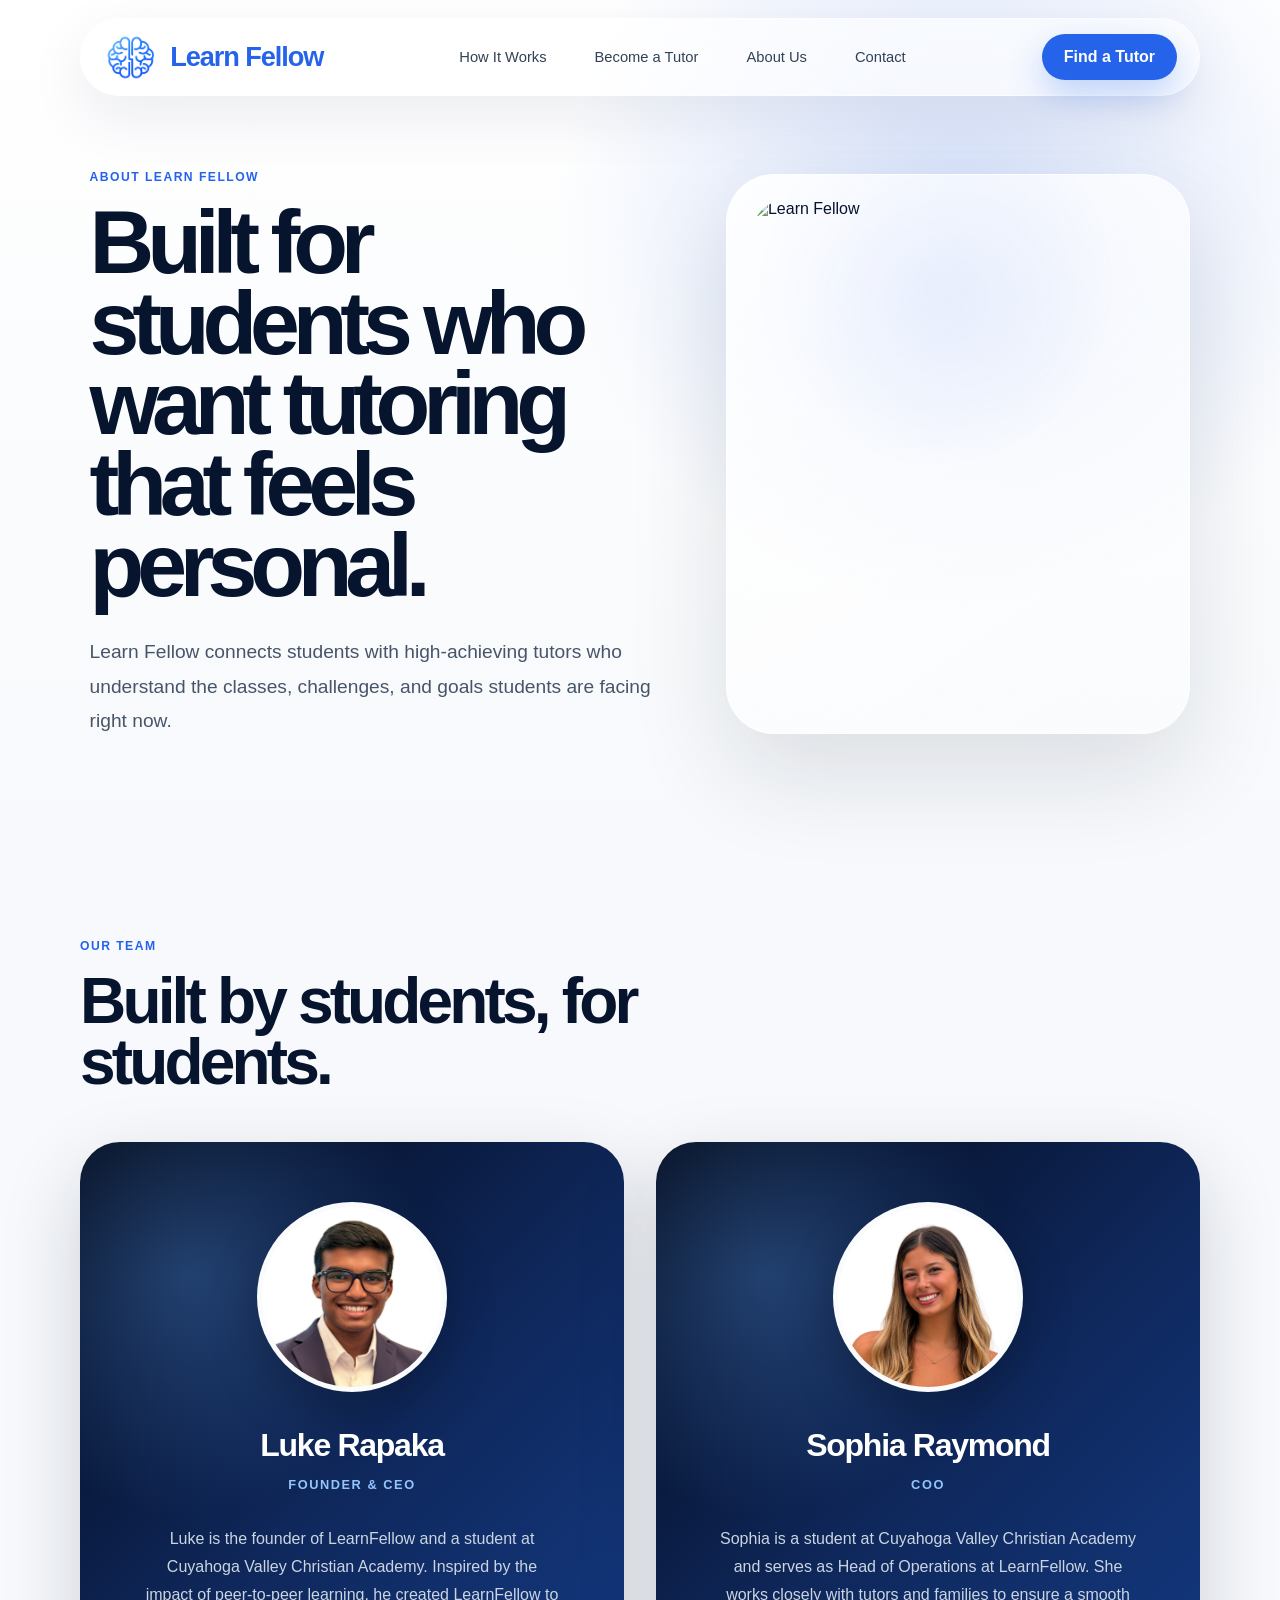
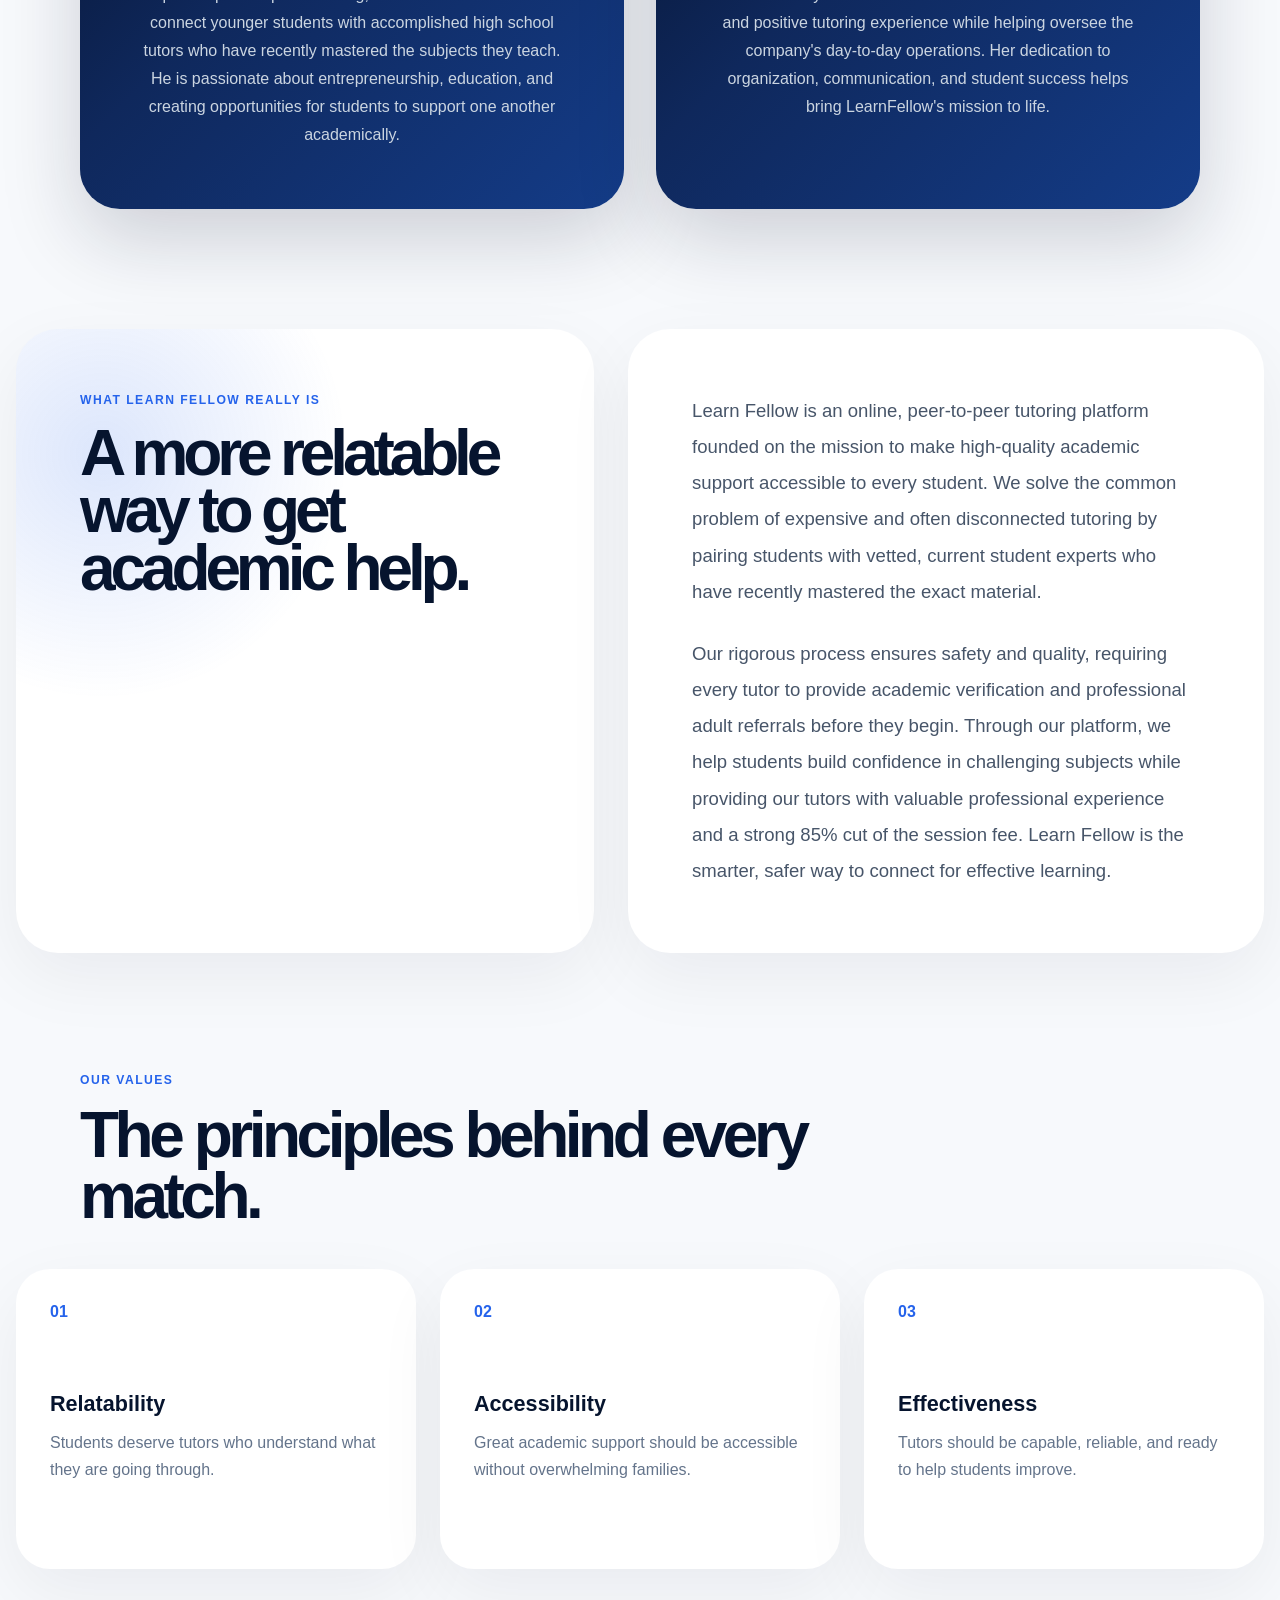
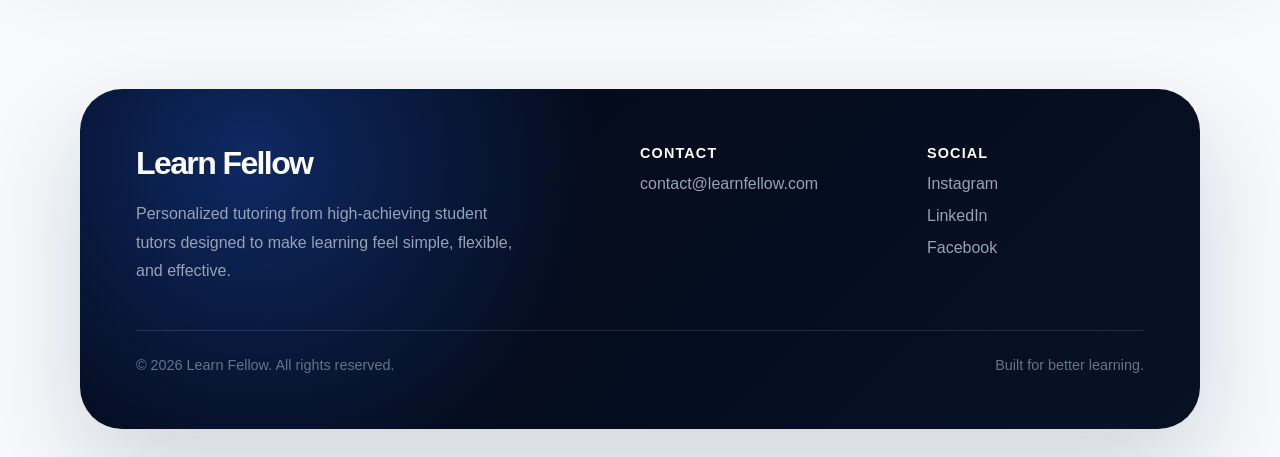
==== pages/about.html @ 0ca684c0 "Initial Learn Fellow website" ====
<!DOCTYPE html>
<html lang="en">

<head>
    <meta charset="UTF-8">
    <meta name="viewport" content="width=device-width, initial-scale=1.0">
    <title>About | Learn Fellow</title>

    <link rel="stylesheet" href="../css/global.css">
    <link rel="stylesheet" href="../css/about.css">
</head>

<body>

    <header class="nav">
        <a href="../index.html" class="logo">
            <img src="../assets/brain.png" alt="Learn Fellow Logo">
            <span class="brand-text">Learn Fellow</span>
        </a>

        <nav>
            <a href="../index.html#how">How It Works</a>
            <a href="become-tutor.html">Become a Tutor</a>
            <a href="about.html">About Us</a>
            <a href="contact.html">Contact</a>
        </nav>

        <a href="find-tutor.html" class="nav-btn">Find a Tutor</a>
    </header>

    <section class="about-hero reveal">
        <div class="about-hero-text">
            <p class="eyebrow">About Learn Fellow</p>

            <h1>Built for students who want tutoring that feels personal.</h1>

            <p>
                Learn Fellow connects students with high-achieving tutors who understand the classes, challenges, and
                goals students are facing right now.
            </p>
        </div>

        <div class="about-hero-image">
            <img class="about-main-photo" src="../assets/about-pic.jpg" alt="Learn Fellow">
        </div>
    </section>

    <section class="team-section reveal">

        <div class="section-heading">
            <p class="eyebrow">Our Team</p>
            <h2>Built by students, for students.</h2>
        </div>

        <div class="team-grid">

            <div class="team-card">

                <div class="team-photo">
                    <img src="../assets/luke.png" alt="Luke Rapaka">
                </div>

                <h3>Luke Rapaka</h3>

                <p class="team-role">Founder & CEO</p>

                <p class="team-bio">
                    Luke is the founder of LearnFellow and a student at Cuyahoga Valley Christian Academy. Inspired by
                    the impact of peer-to-peer learning, he created LearnFellow to connect younger students with
                    accomplished high school tutors who have recently mastered the subjects they teach. He is passionate
                    about entrepreneurship, education, and creating opportunities for students to support one another
                    academically.

                </p>

            </div>

            <div class="team-card">

                <div class="team-photo">
                    <img src="../assets/sophia.png" alt="Sophia Raymond">
                </div>

                <h3>Sophia Raymond</h3>

                <p class="team-role">COO</p>

                <p class="team-bio">
                    Sophia is a student at Cuyahoga Valley Christian Academy and serves as Head of Operations at
                    LearnFellow. She works closely with tutors and families to ensure a smooth and positive tutoring
                    experience while helping oversee the company's day-to-day operations. Her dedication to
                    organization, communication, and student success helps bring LearnFellow's mission to life.

                </p>

            </div>

        </div>

    </section>

    <section class="what-section reveal">
        <div class="what-card">
            <p class="eyebrow">What Learn Fellow Really Is</p>

            <h2>A more relatable way to get academic help.</h2>
        </div>

        <div class="what-text">
            <p>
                Learn Fellow is an online, peer-to-peer tutoring platform founded on the mission to make high-quality
                academic support accessible to every student. We solve the common problem of expensive and often
                disconnected tutoring by pairing students with vetted, current student experts who have recently
                mastered the exact material.

            </p>

            <p>Our rigorous process ensures safety and quality, requiring every tutor to provide academic verification
                and professional adult referrals before they begin. Through our platform, we help students build
                confidence in challenging subjects while providing our tutors with valuable professional experience and
                a strong 85% cut of the session fee. Learn Fellow is the smarter, safer way to connect for effective
                learning.</p>
        </div>
    </section>

    <section class="values-section">
        <div class="values-heading reveal">
            <p class="eyebrow">Our Values</p>

            <h2>The principles behind every match.</h2>
        </div>

        <div class="values-grid">
            <div class="value-card reveal">
                <span>01</span>
                <h3>Relatability</h3>
                <p>Students deserve tutors who understand what they are going through.</p>
            </div>

            <div class="value-card reveal">
                <span>02</span>
                <h3>Accessibility</h3>
                <p>Great academic support should be accessible without overwhelming families.</p>
            </div>

            <div class="value-card reveal">
                <span>03</span>
                <h3>Effectiveness</h3>
                <p>Tutors should be capable, reliable, and ready to help students improve.</p>
            </div>

        </div>
    </section>

    <footer class="site-footer">
        <div class="footer-main">
            <div>
                <h2 class="footer-title">Learn Fellow</h2>

                <p class="footer-description">
                    Personalized tutoring from high-achieving student tutors designed to make learning feel simple,
                    flexible, and effective.
                </p>
            </div>

            <div class="footer-column">
                <h4>Contact</h4>
                <a href="mailto:contact@learnfellow.com">contact@learnfellow.com</a>
            </div>

            <div class="footer-column">

                <h4>Social</h4>

                <a href="https://www.instagram.com/learnfellow/">
                    Instagram
                </a>

                <a href="https://www.linkedin.com/company/learnfellow/">
                    LinkedIn
                </a>

                <a href="https://www.facebook.com/profile.php?id=61583985770342">
                    Facebook
                </a>

            </div>
        </div>

        <div class="footer-bottom">
            <p>© 2026 Learn Fellow. All rights reserved.</p>
            <p>Built for better learning.</p>
        </div>
    </footer>

    <script src="../js/script.js"></script>
</body>

</html>
---- css/global.css ----
* {
  margin: 0;
  padding: 0;
  box-sizing: border-box;
}

html {
  scroll-behavior: smooth;
}

body {
  font-family: Inter, Arial, sans-serif;
  background: #f7f9fc;
  color: #06142e;
  overflow-x: hidden;
}

a {
  text-decoration: none;
  color: inherit;
}

.nav {
  position: fixed;
  top: 18px;
  left: 50%;
  transform: translateX(-50%);
  width: min(1120px, calc(100% - 32px));
  height: 78px;
  padding: 0 22px;
  border-radius: 999px;
  background: rgba(255,255,255,0.65);
  backdrop-filter: blur(24px);
  border: 1px solid rgba(255,255,255,0.5);
  box-shadow: 0 20px 60px rgba(10,31,68,0.08);
  display: flex;
  align-items: center;
  justify-content: space-between;
  z-index: 100;
}

.logo {
  display: flex;
  align-items: center;
  gap: 10px;
  font-size: 1.7rem;
  font-weight: 800;
  letter-spacing: -0.04em;
}

.logo img {
  height: 50px;
  width: auto;
  display: block;
}

.brand-text {
  color: #2563eb;
}

.nav nav {
  display: flex;
  gap: 48px;
  font-size: 0.92rem;
  color: #334155;
}

.nav nav a:hover {
  color: #2563eb;
}

.nav-btn,
.primary {
  background: #2563eb;
  color: white;
  padding: 14px 22px;
  border-radius: 999px;
  font-weight: 700;
  border: none;
  box-shadow: 0 14px 35px rgba(37,99,235,0.28);
  cursor: pointer;
  display: inline-block;
}

.secondary {
  background: white;
  color: #06142e;
  padding: 14px 22px;
  border-radius: 999px;
  font-weight: 700;
  box-shadow: 0 14px 35px rgba(15,23,42,0.08);
  display: inline-block;
}

.section {
  padding: 110px 7vw;
}

.section-heading {
  max-width: 620px;
  margin-bottom: 50px;
}

.section-heading h2 {
  font-size: clamp(2.2rem, 5vw, 4.5rem);
  line-height: 0.95;
  letter-spacing: -0.06em;
}

.eyebrow {
  color: #2563eb;
  text-transform: uppercase;
  font-size: 0.76rem;
  font-weight: 800;
  letter-spacing: 0.12em;
  margin-bottom: 18px;
}

.subtext {
  margin-top: 28px;
  font-size: 1.25rem;
  line-height: 1.7;
  color: #475569;
  max-width: 560px;
}

.page-hero {
  min-height: 70vh;
  padding: 180px 7vw 80px;
  display: flex;
  flex-direction: column;
  justify-content: center;
}

.page-hero h1 {
  font-size: clamp(3rem, 8vw, 7rem);
  line-height: 0.9;
  letter-spacing: -0.08em;
  max-width: 900px;
}

.site-footer {
  width: min(1120px, calc(100% - 32px));
  margin: 90px auto 28px;
  padding: 56px;
  border-radius: 42px;
  background:
    radial-gradient(circle at 15% 20%, rgba(37,99,235,0.35), transparent 35%),
    linear-gradient(135deg,#020817,#071225);
  color: #cbd5e1;
  box-shadow: 0 40px 100px rgba(15,23,42,0.16);
}

.footer-main {
  display: grid;
  grid-template-columns: 2fr 1fr 1fr;
  gap: 70px;
  padding-bottom: 44px;
  border-bottom: 1px solid rgba(255,255,255,0.12);
}

.footer-description {
  max-width: 390px;
  margin-top: 18px;
  line-height: 1.8;
  color: #94a3b8;
}

.footer-logo .brand-text {
  color: white;
}

.footer-logo img {
  height: 44px;
}

.footer-column {
  display: flex;
  flex-direction: column;
  gap: 14px;
}

.footer-column h4 {
  color: white;
  font-size: .9rem;
  letter-spacing: .08em;
  text-transform: uppercase;
}

.footer-column a {
  color: #94a3b8;
}

.footer-column a:hover {
  color: #93c5fd;
}

.footer-bottom {
  padding-top: 26px;
  display: flex;
  justify-content: space-between;
  color: #64748b;
  font-size: .9rem;
}

.reveal {
  opacity: 0;
  transform: translateY(28px);
  transition: all .8s ease;
}

.reveal.active {
  opacity: 1;
  transform: translateY(0);
}

@media (max-width:900px) {

  .nav nav {
    display: none;
  }

  .hero,
  .trust,
  .steps,
  .testimonials,
  .tutor-grid {
    grid-template-columns: 1fr !important;
  }

  .site-footer {
    padding: 40px 28px;
  }

  .footer-main {
    grid-template-columns: 1fr;
    gap: 34px;
  }

  .footer-bottom {
    flex-direction: column;
  }
}
---- css/about.css ----
.about-hero {
    min-height: 92vh;
    padding: 170px 7vw 90px;
    display: grid;
    grid-template-columns: 1fr 0.82fr;
    gap: 70px;
    align-items: center;
    background:
        radial-gradient(circle at 75% 25%, rgba(37,99,235,.18), transparent 35%),
        linear-gradient(180deg, #ffffff, #f7f9fc);
}

.about-hero h1 {
    font-size: clamp(4rem, 7vw, 7rem);
    line-height: 0.9;
    letter-spacing: -0.08em;
    max-width: 900px;
}

.about-hero p:not(.eyebrow) {
    max-width: 720px;
    margin-top: 30px;
    font-size: 1.2rem;
    line-height: 1.8;
    color: #475569;
}

.about-hero-image {
    height: 560px;
    border-radius: 48px;
    background:
        linear-gradient(145deg, rgba(255,255,255,.9), rgba(255,255,255,.35)),
        radial-gradient(circle at 45% 20%, rgba(37,99,235,.3), transparent 35%);
    box-shadow:
        inset 0 0 0 1px rgba(255,255,255,.7),
        0 40px 100px rgba(15,23,42,.12);
    padding: 26px;
}

.image-placeholder {
    height: 100%;
    border-radius: 34px;
    border: 1px dashed rgba(37,99,235,.35);
    display: flex;
    align-items: center;
    justify-content: center;
    color: #2563eb;
    font-weight: 800;
    background: rgba(255,255,255,.55);
}

.team-section {
    width: min(1120px, calc(100% - 32px));
    margin: 110px auto;
}

.team-heading h2,
.values-heading h2 {
    font-size: clamp(3rem, 5vw, 5rem);
    line-height: 0.95;
    letter-spacing: -0.07em;
    max-width: 780px;
}

.team-grid {
    display: grid;
    grid-template-columns: repeat(2, 1fr);
    gap: 32px;
}

.team-card {
    padding: 60px 45px;
    border-radius: 40px;
    background:
        radial-gradient(circle at 20% 20%,
            rgba(96,165,250,.30),
            transparent 35%),
        linear-gradient(135deg,
            #020817,
            #0f285c,
            #143c88);

    color: white;
    text-align: center;

    box-shadow:
        0 30px 80px rgba(15,23,42,.18);
}

.team-photo {
    width: 190px;
    height: 190px;
    margin: 0 auto 35px;
    border-radius: 50%;
    overflow: hidden;

    border: 5px solid rgba(255,255,255,.15);

    box-shadow:
        0 20px 50px rgba(0,0,0,.25);
}

.team-photo img {
    width: 100%;
    height: 100%;
    object-fit: cover;
    object-position: center top;
    display: block;
}

.team-card h3 {
    font-size: 2rem;
    margin-bottom: 10px;
    letter-spacing: -.04em;
}

.team-role {
    color: #93c5fd !important;
    font-weight: 800;
    margin-bottom: 16px;
}

.team-card p {
    color: #cbd5e1;
    line-height: 1.75;
}

.what-section {
    width: min(1320px, calc(100% - 32px));
    margin: 120px auto;
    display: grid;
    grid-template-columns: 1fr 1.1fr;
    gap: 34px;
}

.what-card,
.what-text {
    border-radius: 42px;
    background: white;
    box-shadow: 0 24px 70px rgba(15,23,42,0.06);
}

.what-card {
    padding: 64px;
    background:
        radial-gradient(circle at 15% 20%, rgba(37,99,235,.16), transparent 35%),
        white;
}

.what-card h2 {
    font-size: clamp(3rem, 5vw, 5.2rem);
    line-height: 0.9;
    letter-spacing: -0.08em;
}

.what-text {
    padding: 64px;
    display: flex;
    flex-direction: column;
    justify-content: center;
    gap: 26px;
}

.what-text p {
    font-size: 1.16rem;
    line-height: 1.95;
    color: #475569;
}

.values-section {
    width: min(1400px, calc(100% - 32px));
    margin: 120px auto;
}

.values-heading {
    width: min(1120px, 100%);
    margin: 0 auto 42px;
}

.values-grid {
    display: grid;
    grid-template-columns: repeat(3, 1fr);
    gap: 24px;
}

.value-card {
    min-height: 300px;
    padding: 34px;
    border-radius: 34px;
    background: white;
    box-shadow: 0 24px 70px rgba(15,23,42,0.06);
}

.value-card span {
    display: block;
    color: #2563eb;
    font-weight: 900;
    margin-bottom: 70px;
}

.value-card h3 {
    font-size: 1.35rem;
    margin-bottom: 12px;
}

.value-card p {
    color: #64748b;
    line-height: 1.7;
}

.about-cta {
    width: min(1120px, calc(100% - 32px));
    margin: 80px auto 90px;
    padding: 76px;
    border-radius: 42px;
    background:
        radial-gradient(circle at 20% 20%, rgba(147,197,253,.5), transparent 35%),
        linear-gradient(135deg, #071225, #143c88);
    color: white;
}

.about-cta h2 {
    font-size: clamp(2.5rem, 5vw, 4.8rem);
    line-height: 0.95;
    letter-spacing: -0.07em;
    max-width: 780px;
    margin-bottom: 32px;
}

.footer-title {
    font-size: 2rem;
    font-weight: 800;
    color: white;
    letter-spacing: -0.05em;
    margin-bottom: 18px;
}

@media (max-width: 900px) {
    .about-hero,
    .what-section,
    .team-grid,
    .values-grid {
        grid-template-columns: 1fr;
    }

    .about-hero {
        padding-top: 140px;
    }

    .about-hero-image {
        height: 380px;
    }

    .what-card,
    .what-text,
    .about-cta {
        padding: 38px 28px;
    }
}

.about-main-photo {
    width: 100%;
    height: 100%;
    object-fit: cover;
    border-radius: 34px;
    display: block;
}

.team-photo {
    width: 100%;
    height: 260px;
    border-radius: 30px;
    overflow: hidden;
    margin-bottom: 30px;
    background: #f8fafc;
}

.team-photo img {
    width: 100%;
    height: 100%;
    object-fit: cover;
    object-position: center top;
    display: block;
}

.team-role {
    color: #93c5fd;
    font-weight: 800;
    text-transform: uppercase;
    letter-spacing: .12em;
    font-size: .8rem;
    margin-bottom: 28px;
}

.team-bio {
    color: #cbd5e1;
    line-height: 1.8;
    max-width: 420px;
    margin: 0 auto;
}

@media (max-width: 900px) {
    .team-grid {
        grid-template-columns: 1fr;
    }
}
.team-grid {
    display: grid;
    grid-template-columns: repeat(2, 1fr);
    gap: 32px;
}

.team-card {
    padding: 60px 45px;
    border-radius: 40px;
    background:
        radial-gradient(circle at 20% 20%,
            rgba(96,165,250,.30),
            transparent 35%),
        linear-gradient(135deg,
            #020817,
            #0f285c,
            #143c88);

    color: white;
    text-align: center;

    box-shadow:
        0 30px 80px rgba(15,23,42,.18);
}

.team-photo {
    width: 190px;
    height: 190px;
    margin: 0 auto 35px;
    border-radius: 50%;
    overflow: hidden;

    border: 5px solid rgba(255,255,255,.15);

    box-shadow:
        0 20px 50px rgba(0,0,0,.25);
}

.team-photo img {
    width: 100%;
    height: 100%;
    object-fit: cover;
    object-position: center top;
    display: block;
}

.team-card h3 {
    font-size: 2rem;
    margin-bottom: 10px;
    letter-spacing: -.04em;
}

.team-role {
    color: #93c5fd;
    font-weight: 800;
    text-transform: uppercase;
    letter-spacing: .12em;
    font-size: .8rem;
    margin-bottom: 28px;
}

.team-bio {
    color: #cbd5e1;
    line-height: 1.8;
    max-width: 420px;
    margin: 0 auto;
}

@media (max-width: 900px) {
    .team-grid {
        grid-template-columns: 1fr;
    }
}
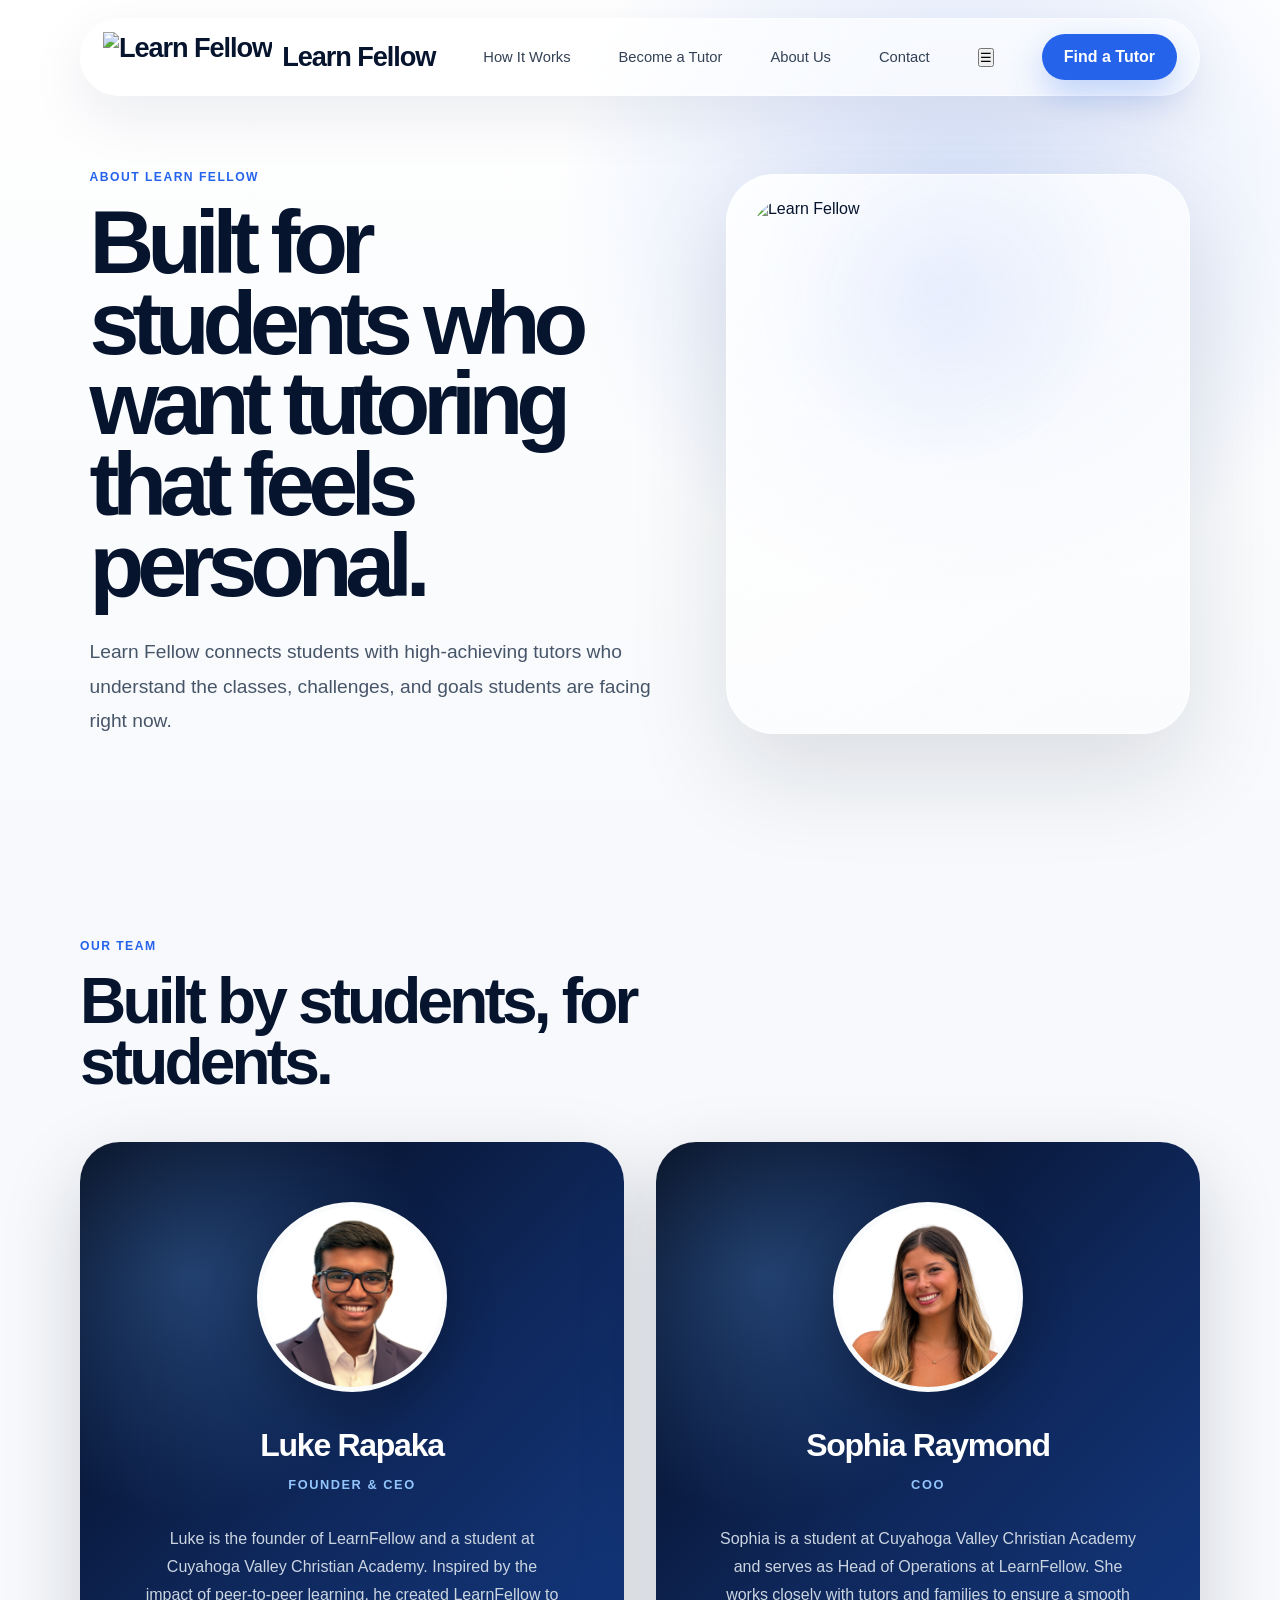
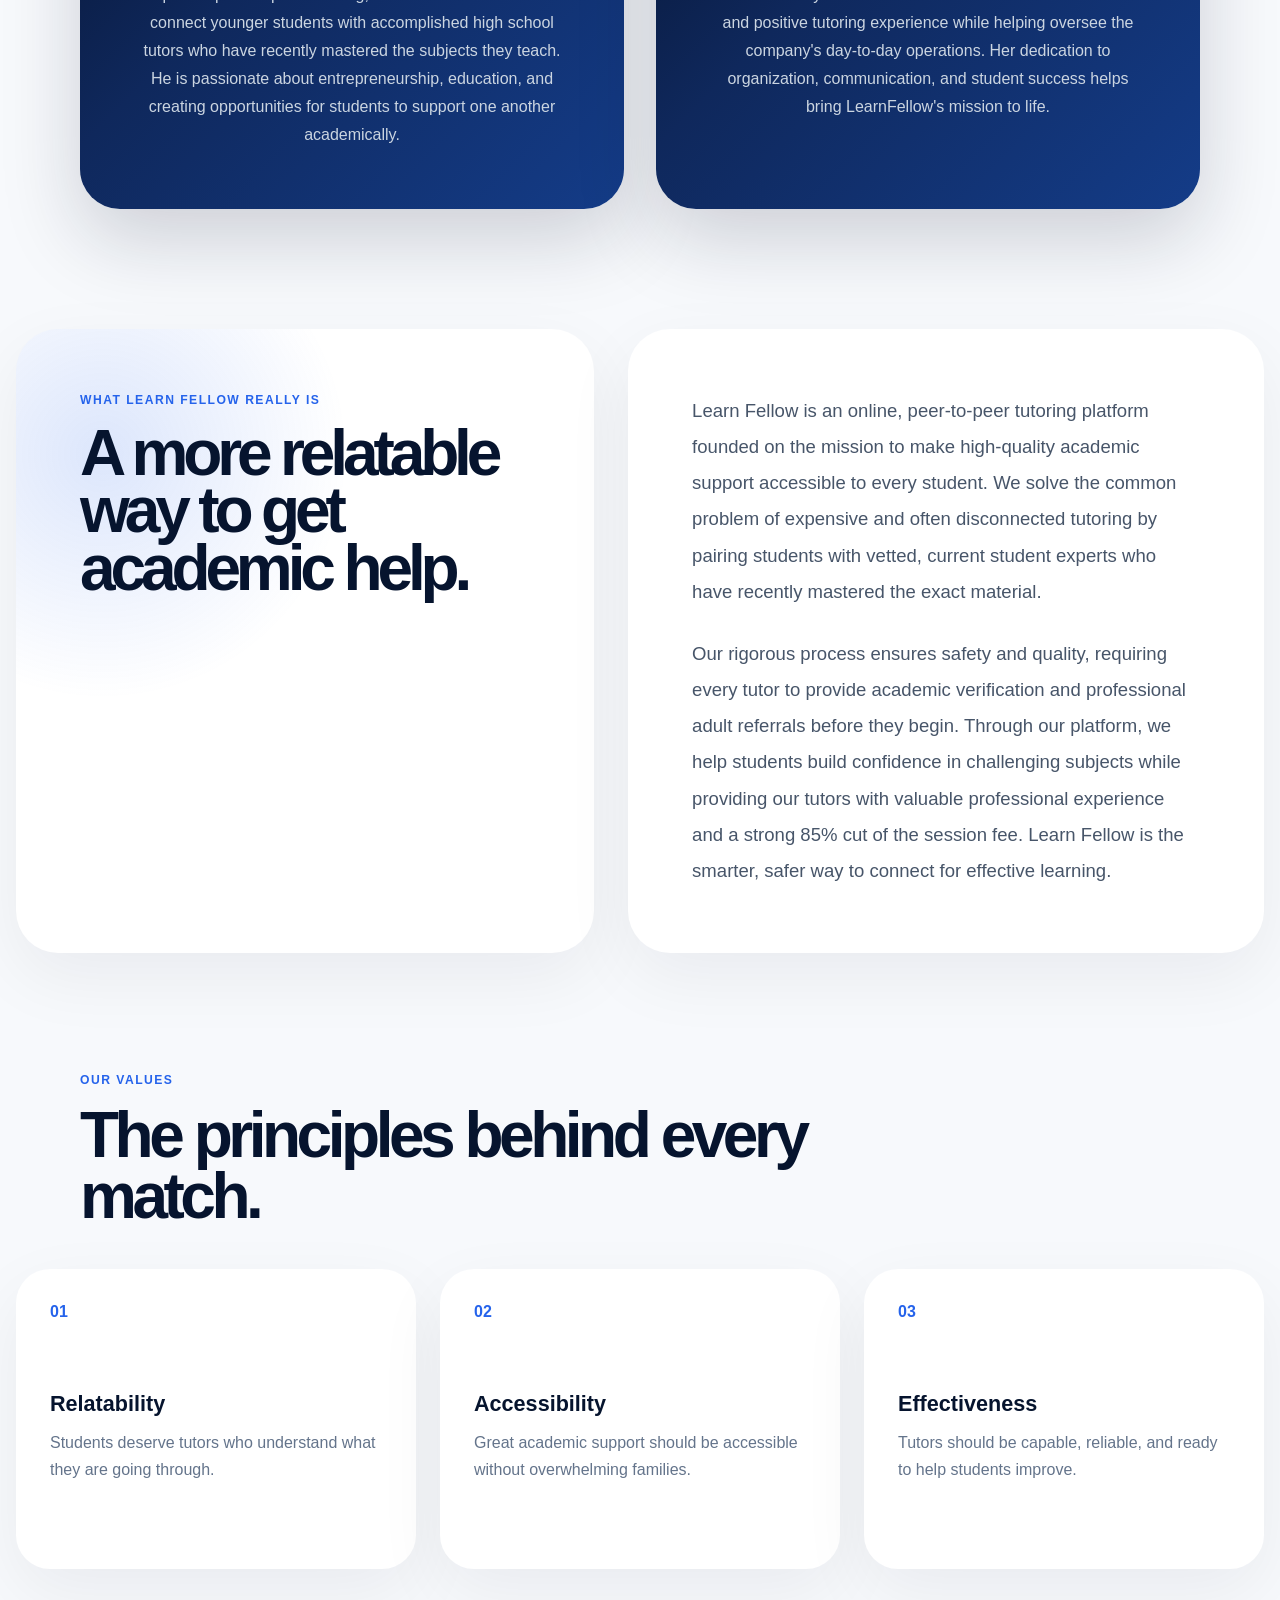
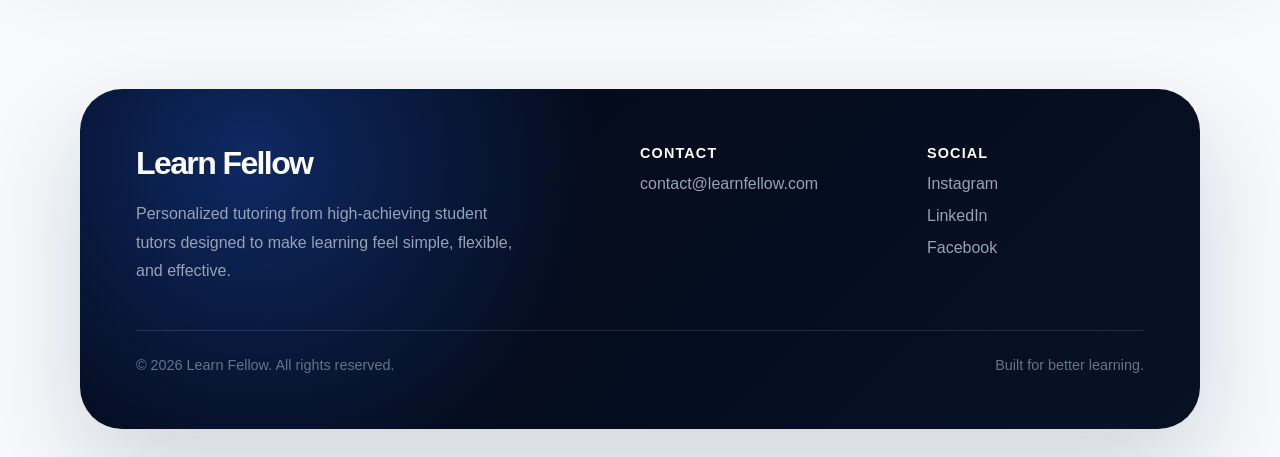
==== commit 22c8a2fc: "Fixed mobile navbar (4)" ====
--- a/pages/about.html
+++ b/pages/about.html
@@ -14,18 +14,24 @@
 
     <header class="nav">
         <a href="../index.html" class="logo">
-            <img src="../assets/brain.png" alt="Learn Fellow Logo">
-            <span class="brand-text">Learn Fellow</span>
+            <img src="../assets/logo.png" alt="Learn Fellow">
+            <span>Learn Fellow</span>
         </a>
 
-        <nav>
+        <nav id="mobileNav">
             <a href="../index.html#how">How It Works</a>
             <a href="become-tutor.html">Become a Tutor</a>
             <a href="about.html">About Us</a>
             <a href="contact.html">Contact</a>
         </nav>
 
-        <a href="find-tutor.html" class="nav-btn">Find a Tutor</a>
+        <button class="menu-toggle" id="menuToggle">
+            ☰
+        </button>
+
+        <a href="find-tutor.html" class="nav-btn">
+            Find a Tutor
+        </a>
     </header>
 
     <section class="about-hero reveal">
--- a/css/global.css
+++ b/css/global.css
@@ -240,4 +240,54 @@
   .footer-bottom {
     flex-direction: column;
   }
+}
+
+@media (max-width: 700px) {
+  .nav {
+    top: 16px;
+    width: calc(100% - 28px);
+    height: 72px;
+    padding: 0 14px;
+    border-radius: 999px;
+  }
+
+  .nav nav {
+    display: none;
+  }
+
+  .logo {
+    gap: 8px;
+    font-size: 1.25rem;
+    letter-spacing: -0.04em;
+  }
+
+  .logo img {
+    height: 42px;
+  }
+
+  .nav-btn {
+    padding: 13px 18px;
+    font-size: 0.9rem;
+    white-space: nowrap;
+  }
+}
+
+@media (max-width: 430px) {
+  .logo {
+    font-size: 1.05rem;
+  }
+
+  .logo img {
+    height: 38px;
+  }
+
+  .nav-btn {
+    padding: 12px 15px;
+    font-size: 0.82rem;
+  }
+}
+
+.logo span,
+.brand-text {
+  white-space: nowrap;
 }
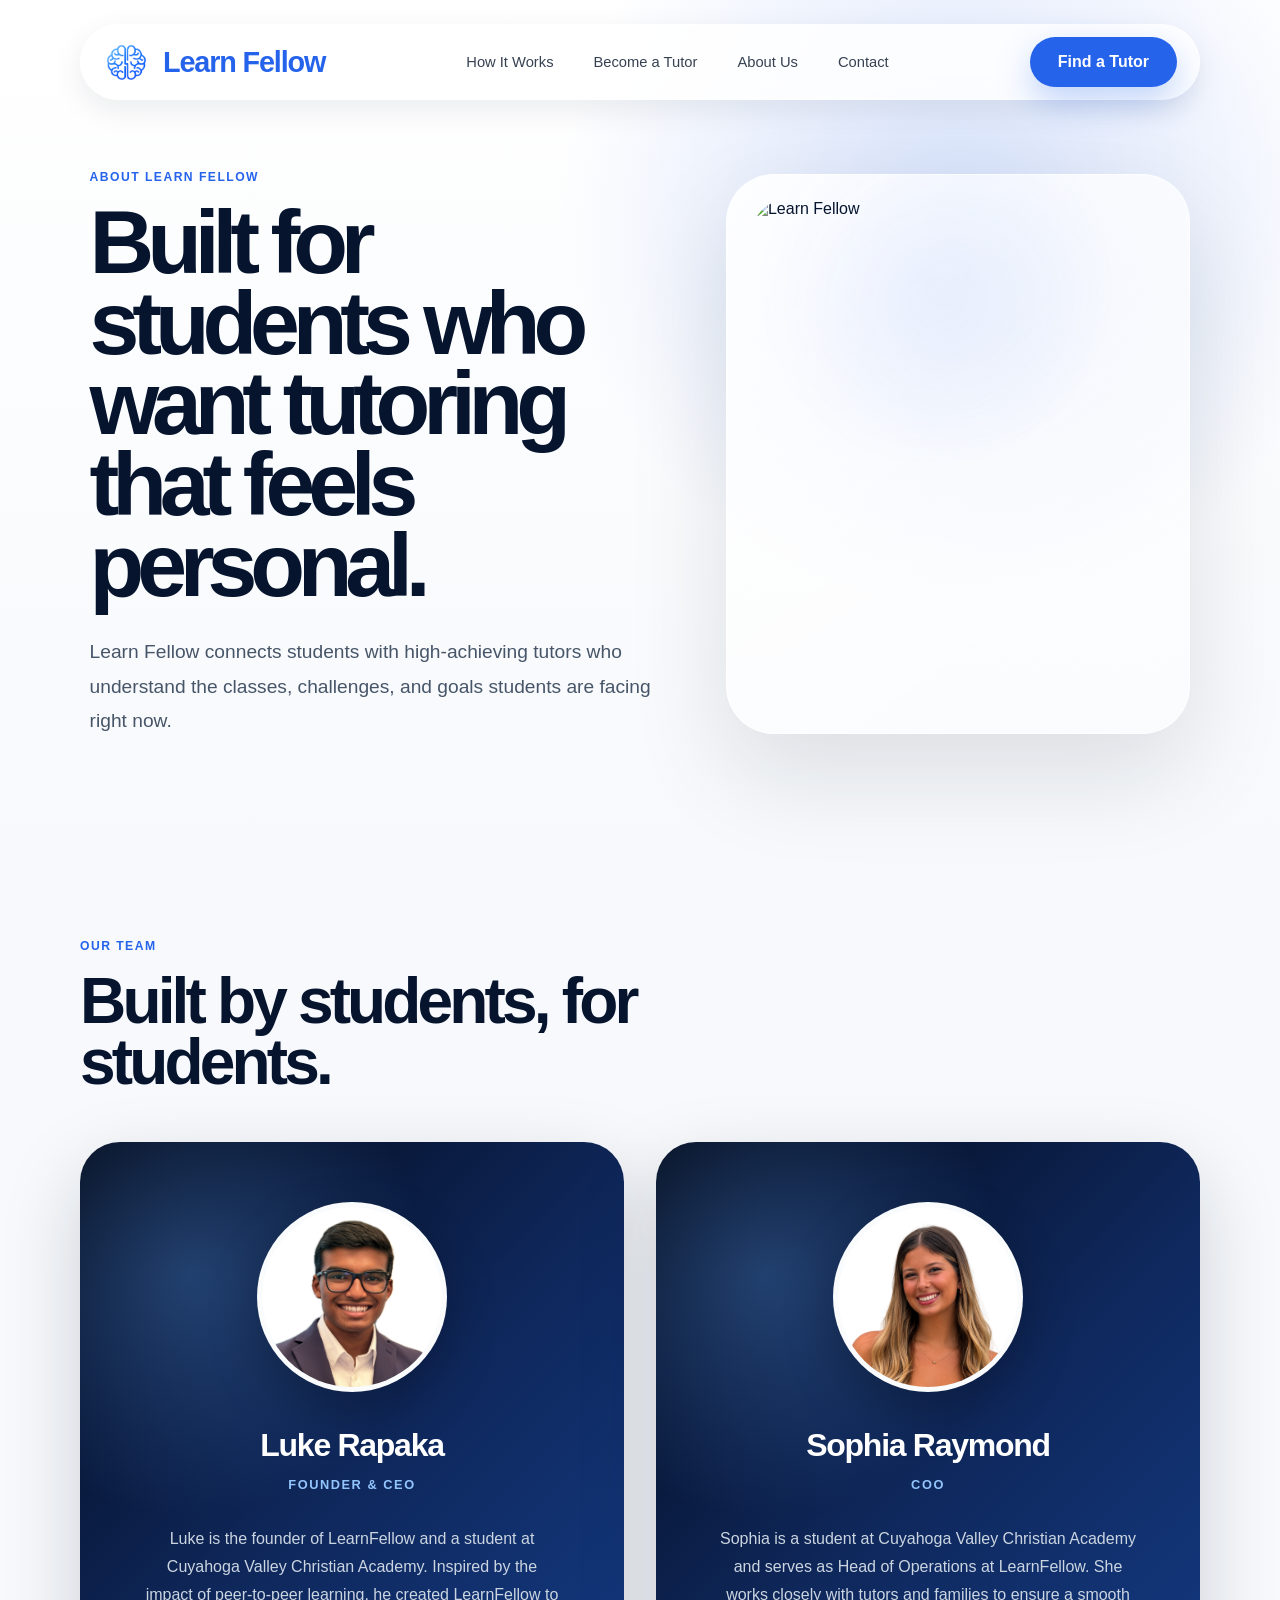
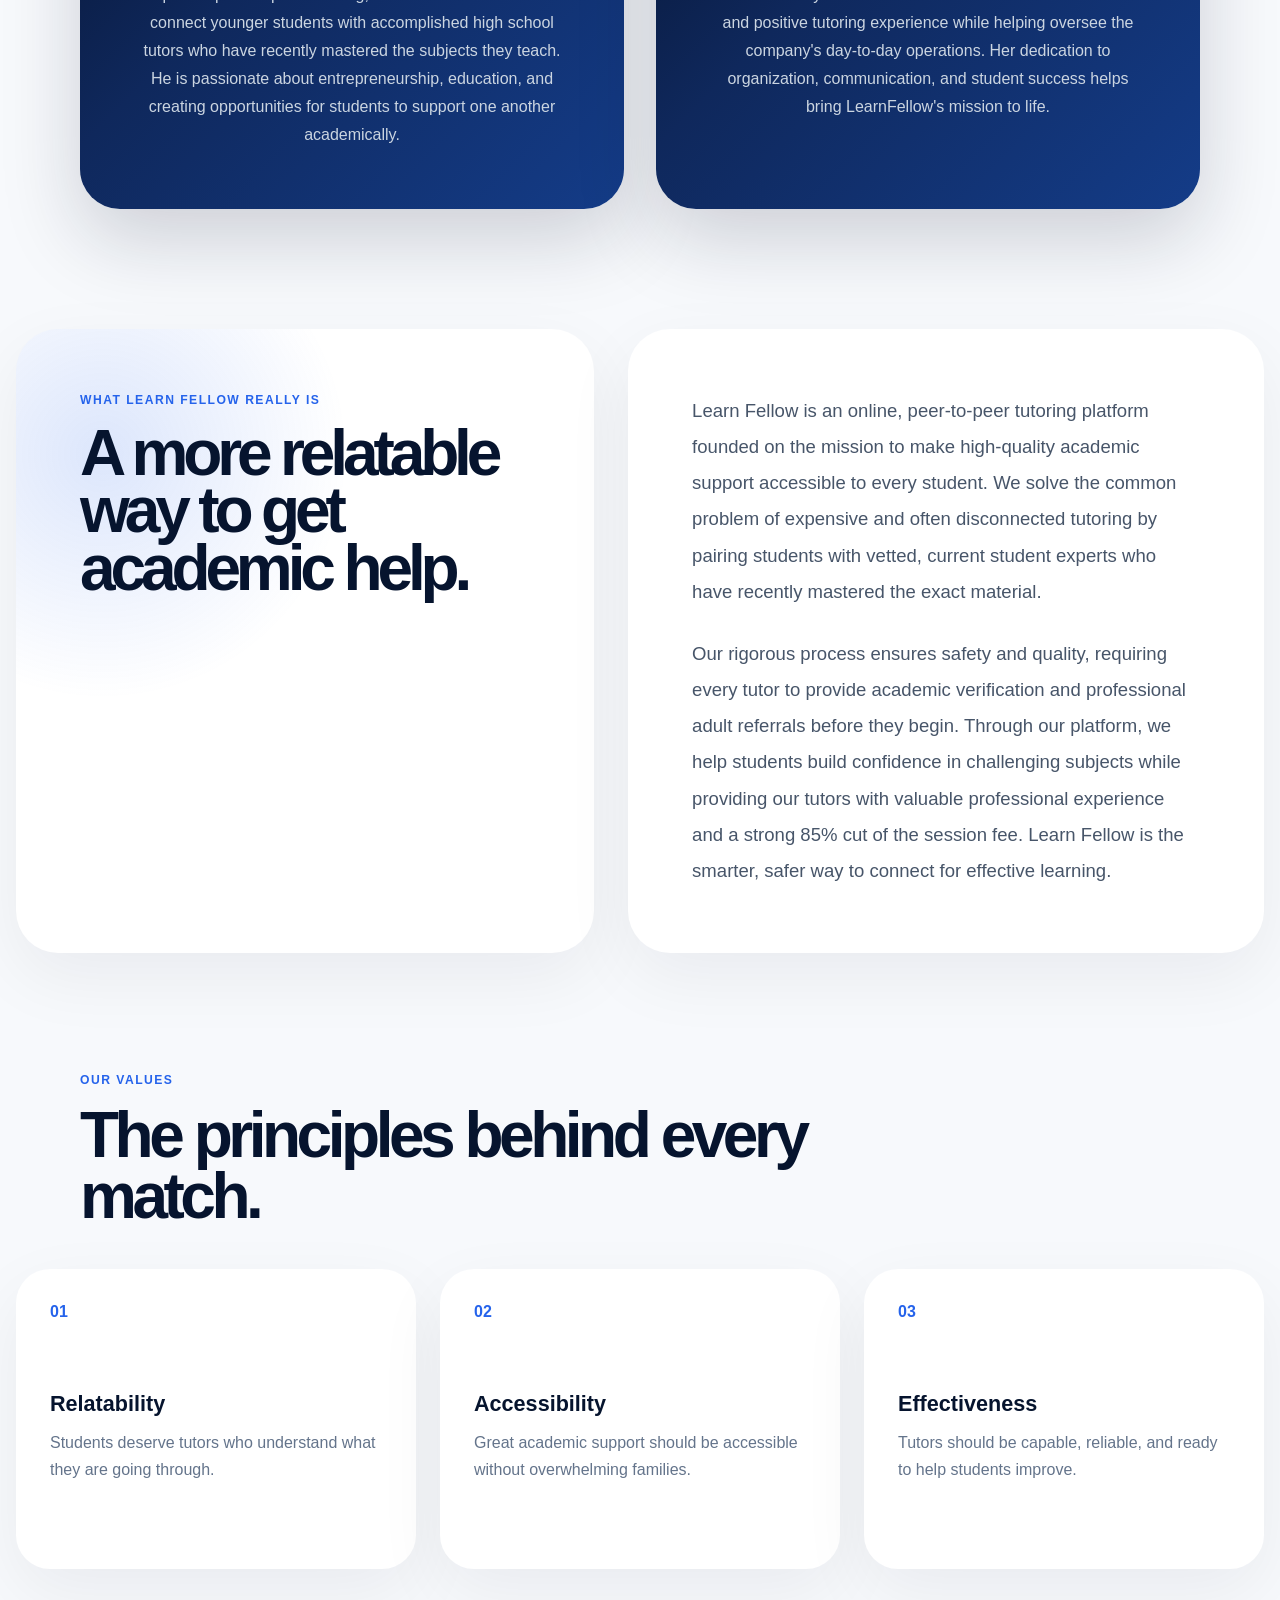
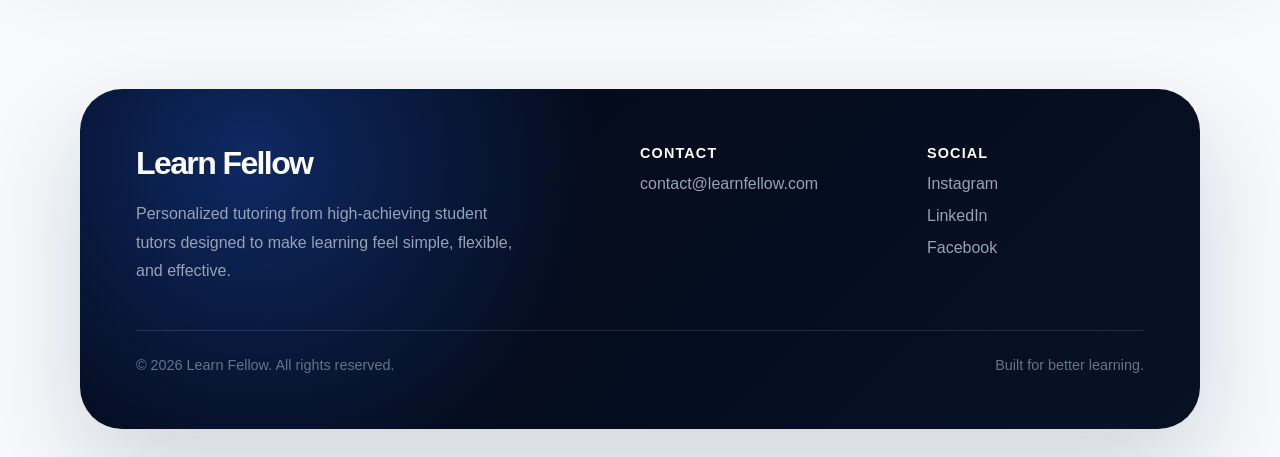
==== commit c9ef0f80: "Fixed mobile navbar (5)" ====
--- a/pages/about.html
+++ b/pages/about.html
@@ -13,26 +13,24 @@
 <body>
 
     <header class="nav">
-        <a href="../index.html" class="logo">
-            <img src="../assets/logo.png" alt="Learn Fellow">
-            <span>Learn Fellow</span>
-        </a>
-
-        <nav id="mobileNav">
-            <a href="../index.html#how">How It Works</a>
-            <a href="become-tutor.html">Become a Tutor</a>
-            <a href="about.html">About Us</a>
-            <a href="contact.html">Contact</a>
-        </nav>
-
-        <button class="menu-toggle" id="menuToggle">
-            ☰
-        </button>
-
-        <a href="find-tutor.html" class="nav-btn">
-            Find a Tutor
-        </a>
-    </header>
+    <a href="../index.html" class="logo">
+        <img src="../assets/brain.png" alt="Learn Fellow Logo">
+        <span class="brand-text">Learn Fellow</span>
+    </a>
+
+    <nav id="mobileNav">
+        <a href="../index.html#how">How It Works</a>
+        <a href="become-tutor.html">Become a Tutor</a>
+        <a href="about.html">About Us</a>
+        <a href="contact.html">Contact</a>
+    </nav>
+
+    <button class="menu-toggle" id="menuToggle">☰</button>
+
+    <a href="find-tutor.html" class="nav-btn">
+        Find a Tutor
+    </a>
+</header>
 
     <section class="about-hero reveal">
         <div class="about-hero-text">
--- a/css/global.css
+++ b/css/global.css
@@ -214,6 +214,10 @@
   transform: translateY(0);
 }
 
+.menu-toggle {
+    display: none;
+}
+
 @media (max-width:900px) {
 
   .nav nav {
@@ -290,4 +294,169 @@
 .logo span,
 .brand-text {
   white-space: nowrap;
+}
+
+/* ===========================
+   NAVBAR
+=========================== */
+
+.nav {
+    position: fixed;
+    top: 24px;
+    left: 50%;
+    transform: translateX(-50%);
+    width: min(1120px, calc(100% - 32px));
+    height: 76px;
+
+    display: flex;
+    align-items: center;
+    justify-content: space-between;
+
+    padding: 0 22px;
+
+    background: rgba(255,255,255,.85);
+    backdrop-filter: blur(20px);
+
+    border-radius: 999px;
+
+    box-shadow:
+        0 10px 30px rgba(15,23,42,.08);
+
+    z-index: 1000;
+}
+
+.logo {
+    display: flex;
+    align-items: center;
+    gap: 12px;
+
+    text-decoration: none;
+    color: #09142d;
+
+    font-weight: 800;
+    font-size: 1.8rem;
+
+    white-space: nowrap;
+}
+
+.logo img {
+    height: 42px;
+    width: auto;
+    display: block;
+}
+
+.brand-text {
+    white-space: nowrap;
+}
+
+.nav nav {
+    display: flex;
+    gap: 40px;
+}
+
+.nav nav a {
+    text-decoration: none;
+    color: #364152;
+    font-weight: 500;
+    transition: 0.2s;
+}
+
+.nav nav a:hover {
+    color: #2563eb;
+}
+
+.nav-btn {
+    display: flex;
+    align-items: center;
+    justify-content: center;
+
+    padding: 16px 28px;
+
+    background: #2563eb;
+    color: white;
+
+    text-decoration: none;
+    font-weight: 700;
+
+    border-radius: 999px;
+
+    transition: .25s;
+}
+
+.nav-btn:hover {
+    transform: translateY(-2px);
+    box-shadow: 0 12px 24px rgba(37,99,235,.25);
+}
+
+/* Hide hamburger on desktop */
+
+.menu-toggle {
+    display: none;
+}
+
+/* ===========================
+   MOBILE NAV
+=========================== */
+
+@media (max-width: 800px) {
+
+    .nav {
+        height: 72px;
+        padding: 0 16px;
+    }
+
+    .nav nav {
+        display: none;
+
+        position: absolute;
+        top: 82px;
+        left: 0;
+
+        width: 100%;
+
+        flex-direction: column;
+        gap: 18px;
+
+        padding: 28px;
+
+        border-radius: 28px;
+
+        background: rgba(255,255,255,.96);
+        backdrop-filter: blur(20px);
+
+        box-shadow:
+            0 20px 40px rgba(0,0,0,.08);
+    }
+
+    .nav nav.active {
+        display: flex;
+    }
+
+    .menu-toggle {
+        display: block;
+
+        border: none;
+        background: transparent;
+
+        font-size: 1.6rem;
+        cursor: pointer;
+
+        color: #09142d;
+
+        margin-left: auto;
+        margin-right: 10px;
+    }
+
+    .logo {
+        font-size: 1.2rem;
+    }
+
+    .logo img {
+        height: 36px;
+    }
+
+    .nav-btn {
+        padding: 12px 18px;
+        font-size: .9rem;
+    }
 }
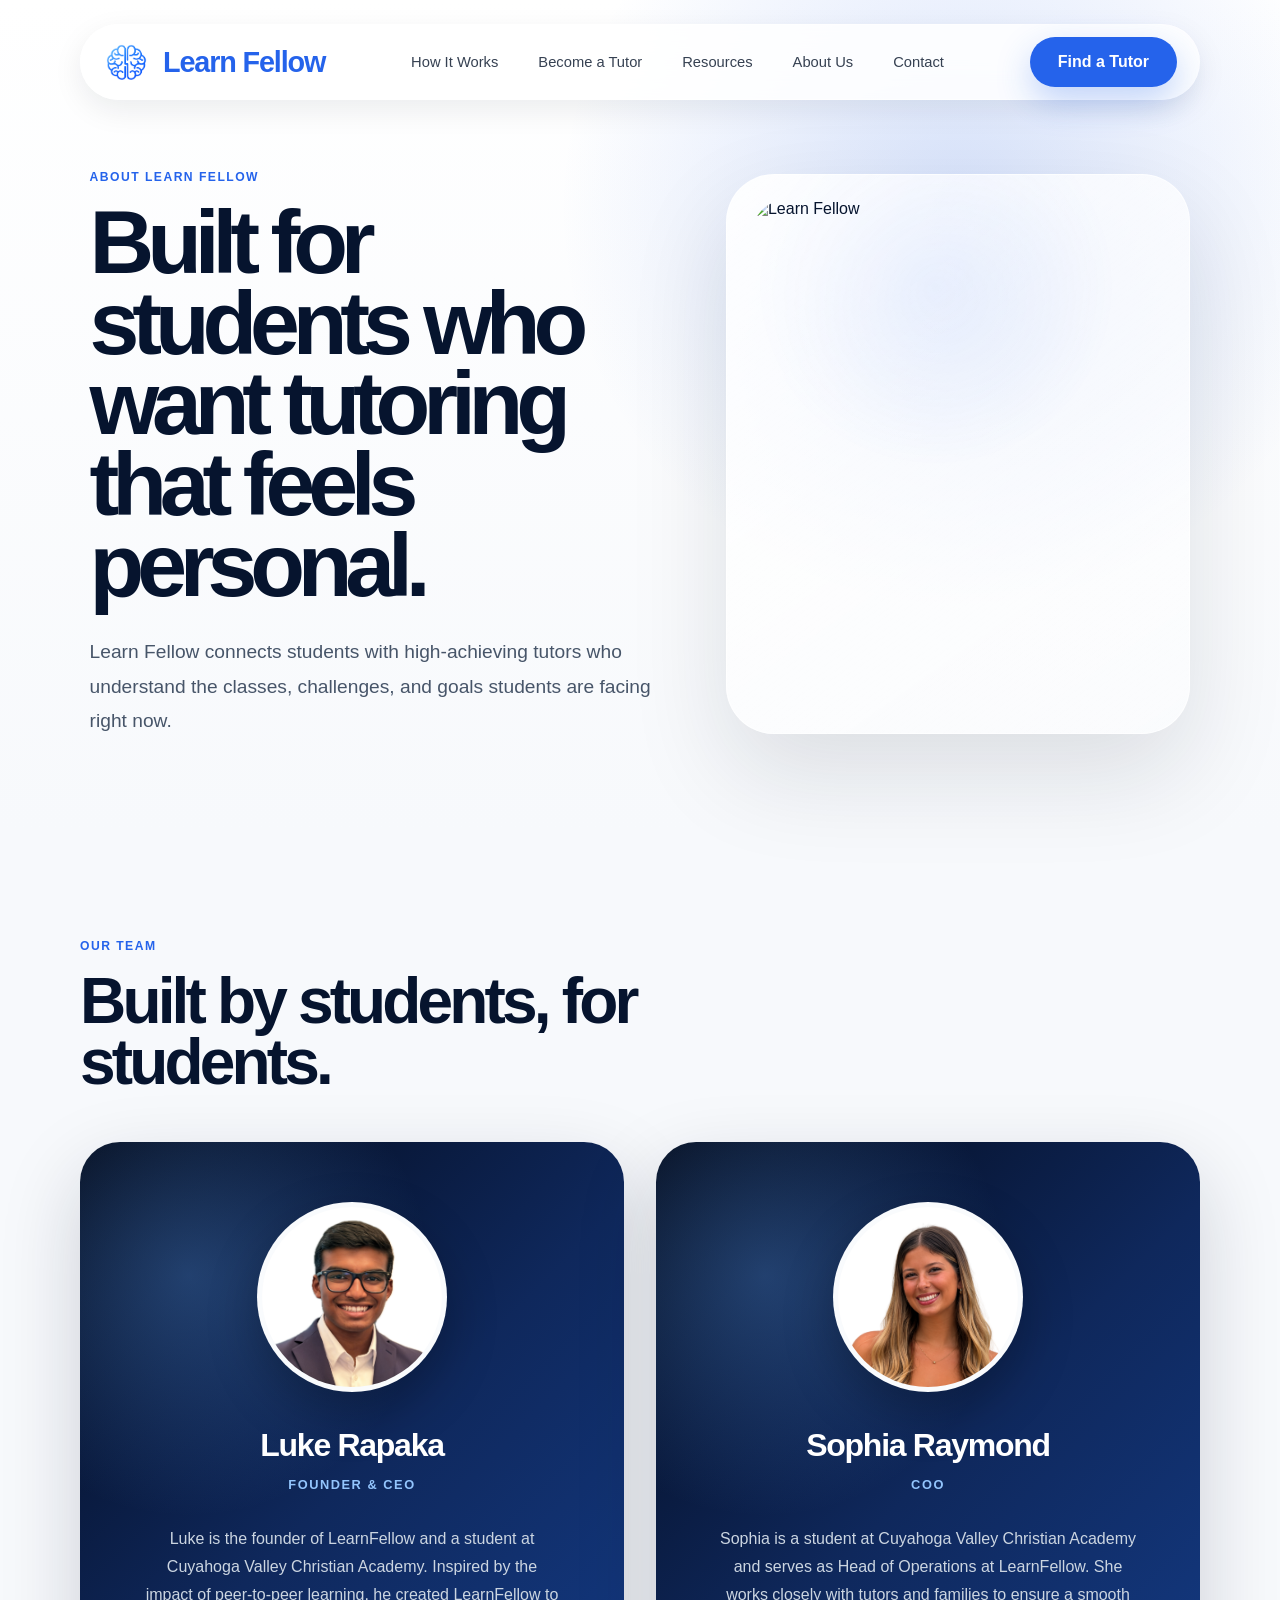
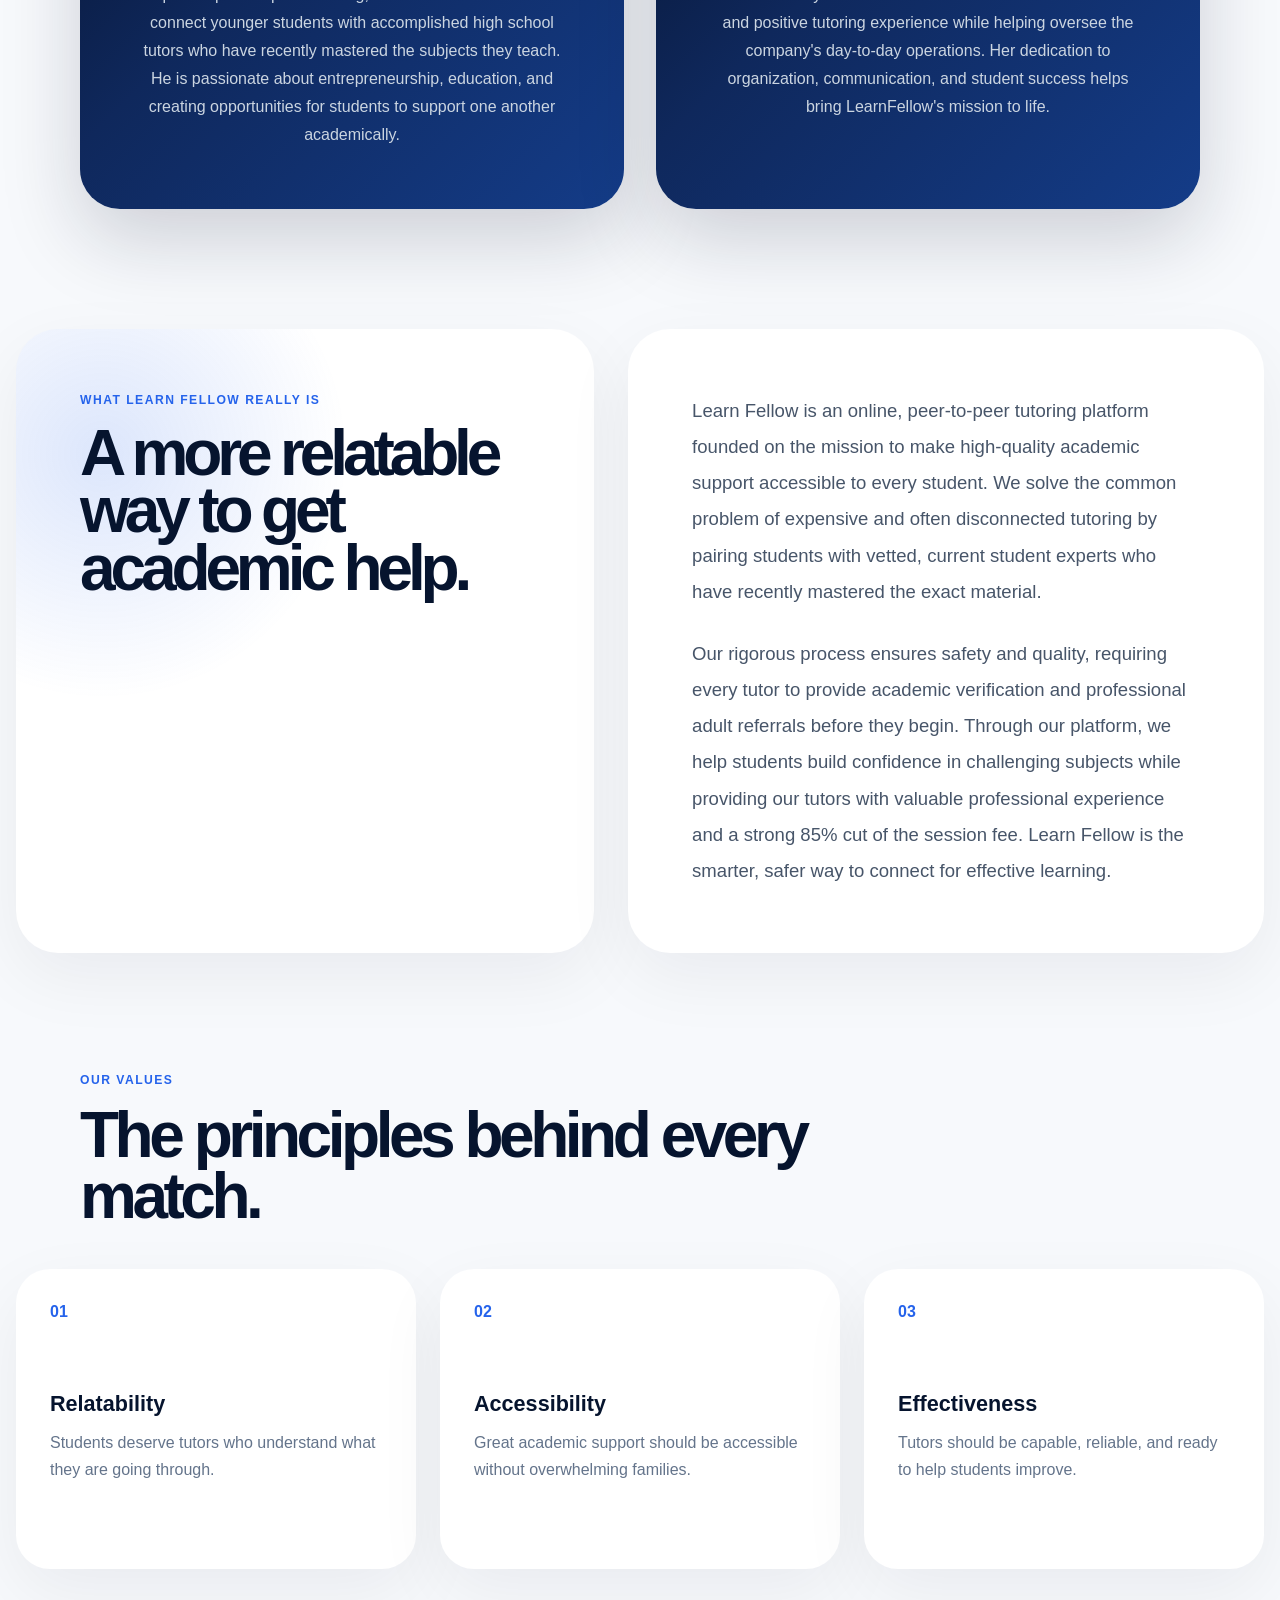
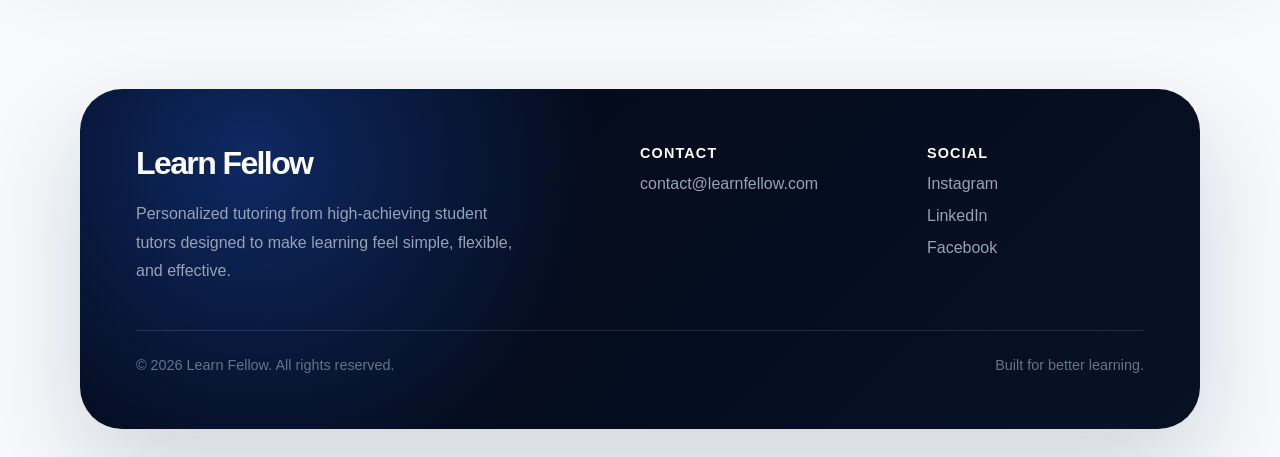
==== commit a4f81cfb: "Committing on Windows 2" ====
--- a/pages/about.html
+++ b/pages/about.html
@@ -8,29 +8,31 @@
 
     <link rel="stylesheet" href="../css/global.css">
     <link rel="stylesheet" href="../css/about.css">
+    <link rel="icon" href="../assets/brain.png">
 </head>
 
 <body>
 
     <header class="nav">
-    <a href="../index.html" class="logo">
-        <img src="../assets/brain.png" alt="Learn Fellow Logo">
-        <span class="brand-text">Learn Fellow</span>
-    </a>
-
-    <nav id="mobileNav">
-        <a href="../index.html#how">How It Works</a>
-        <a href="become-tutor.html">Become a Tutor</a>
-        <a href="about.html">About Us</a>
-        <a href="contact.html">Contact</a>
-    </nav>
-
-    <button class="menu-toggle" id="menuToggle">☰</button>
-
-    <a href="find-tutor.html" class="nav-btn">
-        Find a Tutor
-    </a>
-</header>
+        <a href="../index.html" class="logo">
+            <img src="../assets/brain.png" alt="Learn Fellow Logo">
+            <span class="brand-text">Learn Fellow</span>
+        </a>
+
+        <nav id="mobileNav">
+            <a href="../index.html#how">How It Works</a>
+            <a href="become-tutor.html">Become a Tutor</a>
+            <a href="resources.html">Resources</a>
+            <a href="about.html">About Us</a>
+            <a href="contact.html">Contact</a>
+        </nav>
+
+        <button class="menu-toggle" id="menuToggle">☰</button>
+
+        <a href="find-tutor.html" class="nav-btn">
+            Find a Tutor
+        </a>
+    </header>
 
     <section class="about-hero reveal">
         <div class="about-hero-text">
--- a/css/global.css
+++ b/css/global.css
@@ -459,4 +459,96 @@
         padding: 12px 18px;
         font-size: .9rem;
     }
+}
+
+.newsletter {
+    width: min(1100px, calc(100% - 32px));
+    margin: 100px auto;
+
+    padding: 70px 60px;
+
+    border-radius: 42px;
+
+    background:
+        radial-gradient(circle at 20% 20%, rgba(147,197,253,.35), transparent 35%),
+        linear-gradient(135deg, #071225, #143c88);
+
+    color: white;
+
+    text-align: center;
+}
+
+.newsletter h2 {
+    font-size: clamp(2.8rem, 5vw, 4.5rem);
+    line-height: .95;
+    letter-spacing: -.06em;
+
+    margin: 16px auto 24px;
+
+    max-width: 700px;
+}
+
+.newsletter p:not(.eyebrow) {
+    color: #cbd5e1;
+    max-width: 650px;
+    margin: 0 auto 36px;
+    line-height: 1.8;
+}
+
+.newsletter-form {
+    display: flex;
+    justify-content: center;
+    gap: 14px;
+    flex-wrap: wrap;
+}
+
+.newsletter-form input {
+    width: 340px;
+
+    padding: 18px 24px;
+
+    border: none;
+    border-radius: 999px;
+
+    font-size: 1rem;
+}
+
+.newsletter-form button {
+    padding: 18px 30px;
+
+    border: none;
+    border-radius: 999px;
+
+    background: #2563eb;
+    color: white;
+
+    font-weight: 800;
+
+    cursor: pointer;
+
+    transition: .25s;
+}
+
+.newsletter-form button:hover {
+    transform: translateY(-2px);
+}
+
+@media (max-width: 700px) {
+    .newsletter {
+        padding: 50px 28px;
+    }
+
+    .newsletter-form input {
+        width: 100%;
+    }
+
+    .newsletter-form button {
+        width: 100%;
+    }
+}
+
+#newsletterStatus {
+    margin-top: 18px;
+    color: #cbd5e1;
+    font-weight: 600;
 }
